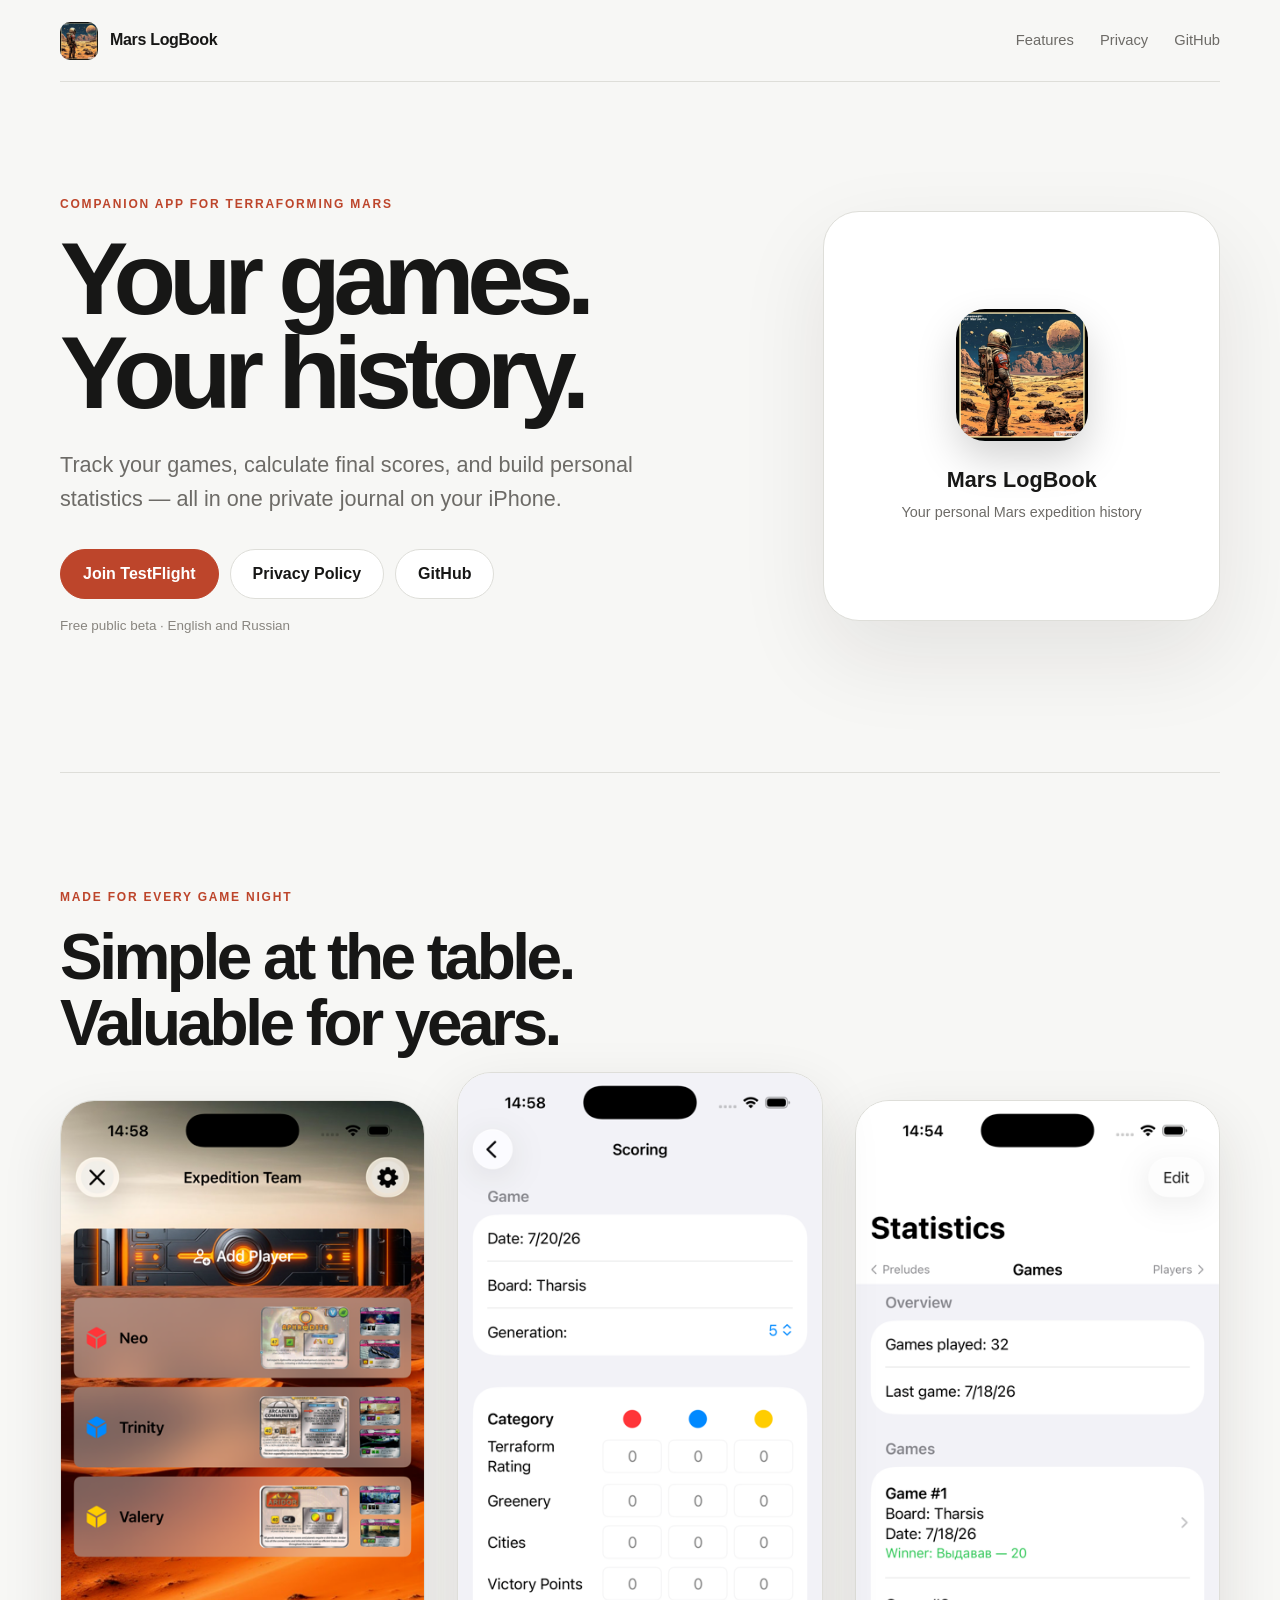
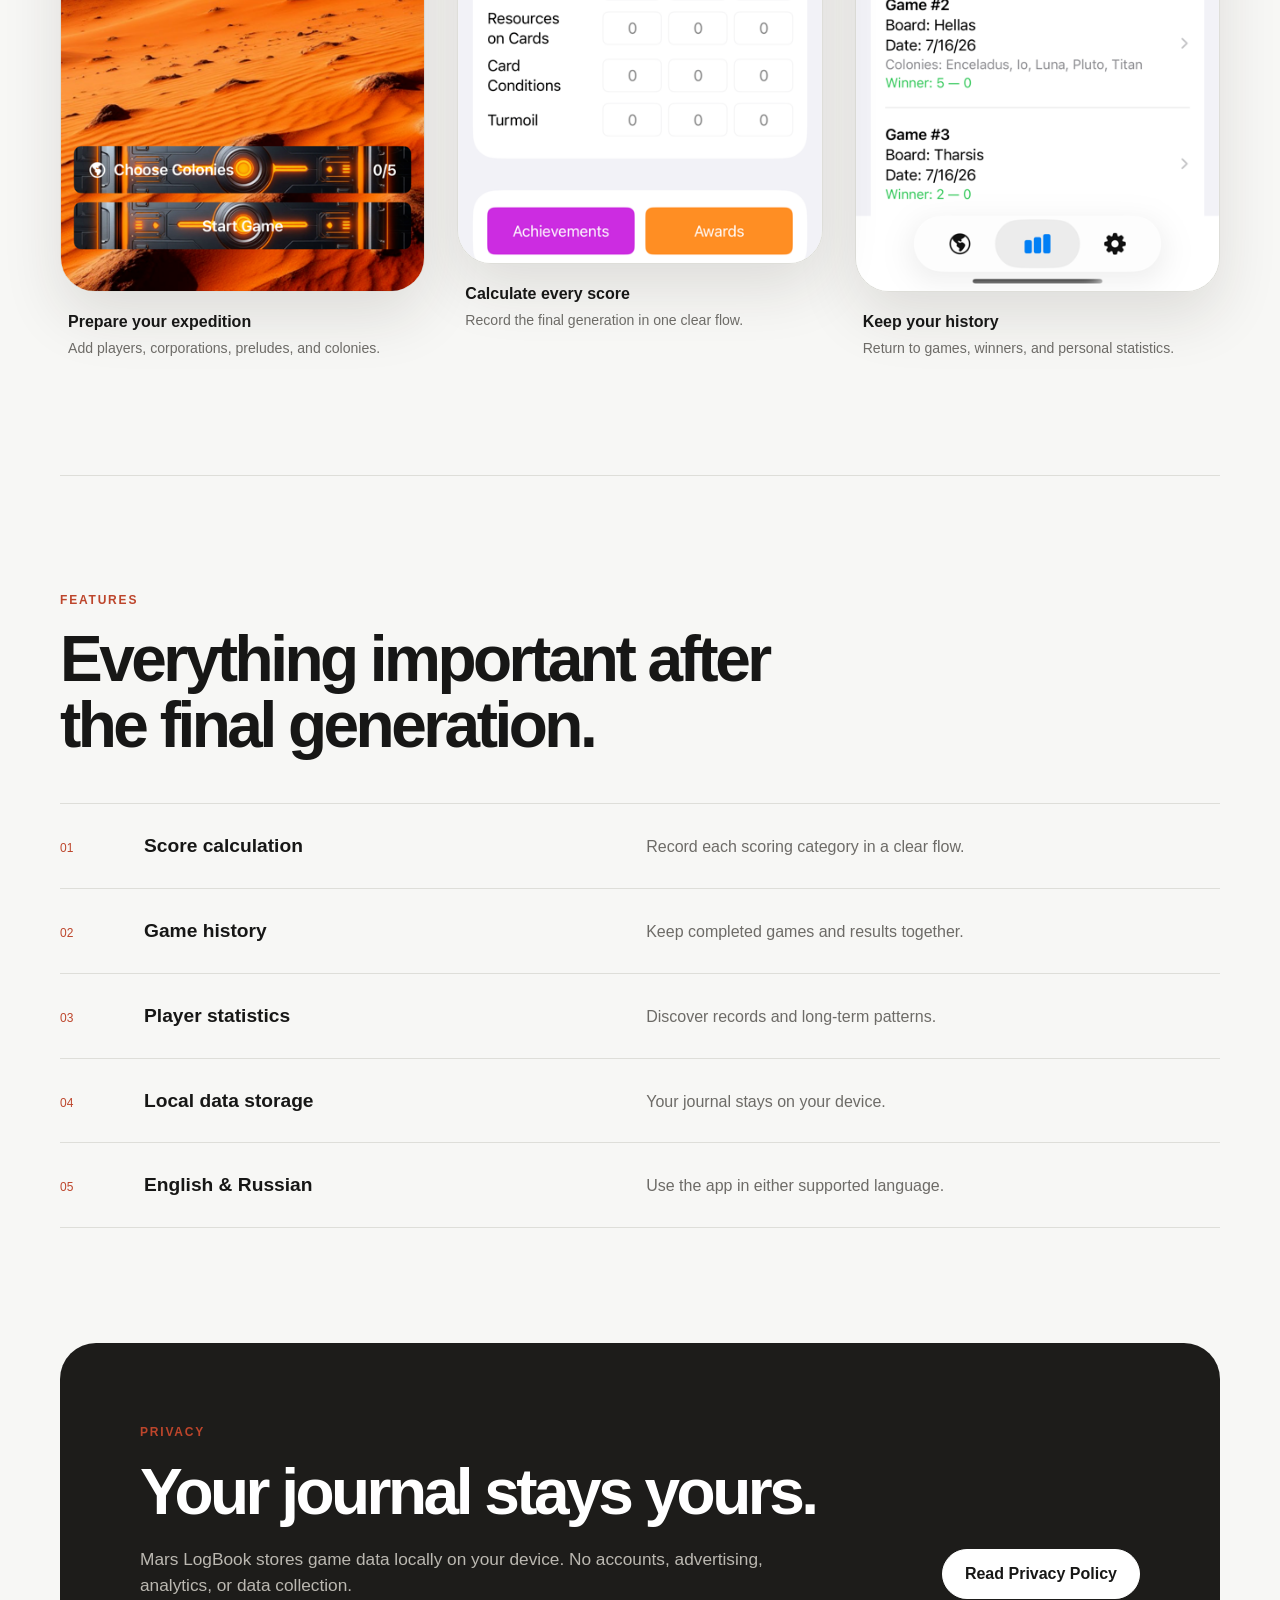
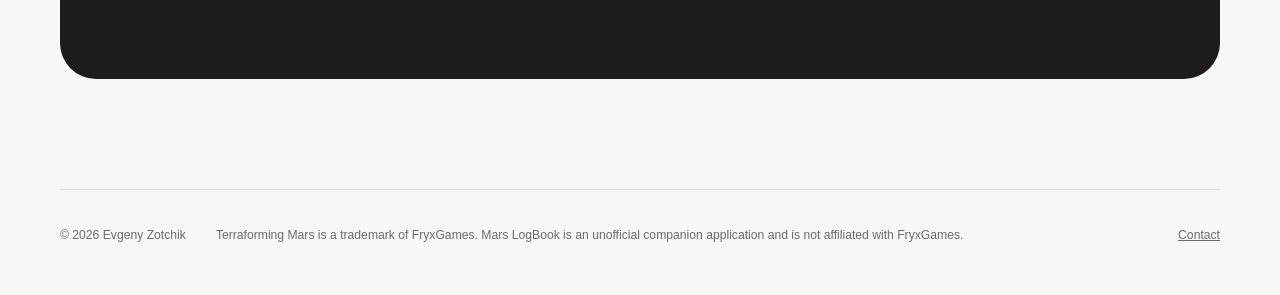
==== docs/index.html @ 4ed334e4 "Add Mars LogBook project website" ====
<!doctype html>
<html lang="en">
<head>
  <meta charset="utf-8">
  <meta name="viewport" content="width=device-width, initial-scale=1">
  <meta name="description" content="Mars LogBook is an iPhone companion app for recording, scoring, and exploring your Terraforming Mars games.">
  <meta name="theme-color" content="#f7f7f5">
  <title>Mars LogBook — Personal Terraforming Mars journal</title>
  <link rel="icon" href="favicon.png" type="image/png">
  <link rel="stylesheet" href="style.css">
</head>
<body>
  <header class="site-header">
    <a class="brand" href="index.html">
      <img src="favicon.png" width="38" height="38" alt="">
      <span>Mars LogBook</span>
    </a>
    <nav aria-label="Main navigation">
      <a href="#features">Features</a>
      <a href="privacy.html">Privacy</a>
      <a href="https://github.com/Leprikon-cmd/MarsConquest">GitHub</a>
    </nav>
  </header>

  <main>
    <section class="hero">
      <div class="hero-copy">
        <p class="eyebrow">Companion app for Terraforming Mars</p>
        <h1>Your games.<br>Your history.</h1>
        <p class="lead">Track your games, calculate final scores, and build personal statistics — all in one private journal on your iPhone.</p>
        <div class="actions">
          <a class="button button-primary" href="https://testflight.apple.com/join/WnQq5pCD">Join TestFlight</a>
          <a class="button button-secondary" href="privacy.html">Privacy Policy</a>
          <a class="button button-secondary" href="https://github.com/Leprikon-cmd/MarsConquest">GitHub</a>
        </div>
        <p class="availability">Free public beta · English and Russian</p>
      </div>
      <div class="app-preview" aria-label="Mars LogBook app preview">
        <img src="favicon.png" width="132" height="132" alt="Mars LogBook app icon">
        <p>Mars LogBook</p>
        <span>Your personal Mars expedition history</span>
      </div>
    </section>

    <section class="screenshots" aria-labelledby="screenshots-title">
      <div class="section-heading">
        <p class="eyebrow">Made for every game night</p>
        <h2 id="screenshots-title">Simple at the table.<br>Valuable for years.</h2>
      </div>
      <div class="screenshot-grid">
        <figure>
          <img src="screenshots/expedition-team.png" alt="Expedition Team screen with three players, corporations, and preludes" loading="lazy">
          <figcaption><strong>Prepare your expedition</strong><span>Add players, corporations, preludes, and colonies.</span></figcaption>
        </figure>
        <figure>
          <img src="screenshots/scoring.png" alt="Scoring screen with categories for three players" loading="lazy">
          <figcaption><strong>Calculate every score</strong><span>Record the final generation in one clear flow.</span></figcaption>
        </figure>
        <figure>
          <img src="screenshots/statistics.png" alt="Statistics screen showing saved games and winners" loading="lazy">
          <figcaption><strong>Keep your history</strong><span>Return to games, winners, and personal statistics.</span></figcaption>
        </figure>
      </div>
    </section>

    <section class="features" id="features">
      <div class="section-heading">
        <p class="eyebrow">Features</p>
        <h2>Everything important after the final generation.</h2>
      </div>
      <ul class="feature-list">
        <li><span>01</span><strong>Score calculation</strong><p>Record each scoring category in a clear flow.</p></li>
        <li><span>02</span><strong>Game history</strong><p>Keep completed games and results together.</p></li>
        <li><span>03</span><strong>Player statistics</strong><p>Discover records and long-term patterns.</p></li>
        <li><span>04</span><strong>Local data storage</strong><p>Your journal stays on your device.</p></li>
        <li><span>05</span><strong>English & Russian</strong><p>Use the app in either supported language.</p></li>
      </ul>
    </section>

    <section class="privacy-card">
      <div>
        <p class="eyebrow">Privacy</p>
        <h2>Your journal stays yours.</h2>
        <p>Mars LogBook stores game data locally on your device. No accounts, advertising, analytics, or data collection.</p>
      </div>
      <a class="button button-light" href="privacy.html">Read Privacy Policy</a>
    </section>
  </main>

  <footer>
    <p>© 2026 Evgeny Zotchik</p>
    <p>Terraforming Mars is a trademark of FryxGames. Mars LogBook is an unofficial companion application and is not affiliated with FryxGames.</p>
    <a href="mailto:log.book.mars@gmail.com">Contact</a>
  </footer>
</body>
</html>
---- docs/style.css ----
:root {
  --background: #f7f7f5;
  --surface: #ffffff;
  --text: #171716;
  --muted: #6d6b67;
  --line: #deded9;
  --mars: #bd452b;
  --dark: #1d1c1a;
  --max-width: 1160px;
}

* { box-sizing: border-box; }
html { scroll-behavior: smooth; }
body { margin: 0; background: var(--background); color: var(--text); font: 16px/1.55 -apple-system, BlinkMacSystemFont, "SF Pro Display", "Segoe UI", sans-serif; }
a { color: inherit; }
.site-header, main, footer { width: min(calc(100% - 40px), var(--max-width)); margin-inline: auto; }
.site-header { min-height: 82px; display: flex; align-items: center; justify-content: space-between; border-bottom: 1px solid var(--line); }
.brand { display: flex; align-items: center; gap: 12px; font-weight: 700; text-decoration: none; letter-spacing: -.02em; }
.brand img { border-radius: 10px; }
nav { display: flex; gap: 26px; }
nav a { color: var(--muted); font-size: .92rem; text-decoration: none; }
nav a:hover, nav a[aria-current="page"] { color: var(--text); }
h1, h2, p { margin-top: 0; }
h1 { margin-bottom: 28px; font-size: clamp(3.8rem, 8vw, 7.2rem); line-height: .92; letter-spacing: -.07em; }
h2 { margin-bottom: 44px; font-size: clamp(2.4rem, 5vw, 4.2rem); line-height: 1.03; letter-spacing: -.055em; }
.eyebrow { margin-bottom: 18px; color: var(--mars); font-size: .75rem; font-weight: 750; letter-spacing: .15em; text-transform: uppercase; }
.hero { min-height: 690px; display: grid; grid-template-columns: 1.25fr .75fr; align-items: center; gap: clamp(50px, 8vw, 110px); padding: 88px 0 110px; }
.lead { max-width: 680px; margin-bottom: 34px; color: var(--muted); font-size: clamp(1.1rem, 2vw, 1.35rem); }
.actions { display: flex; flex-wrap: wrap; gap: 11px; }
.button { min-height: 50px; display: inline-flex; align-items: center; justify-content: center; padding: 0 22px; border: 1px solid var(--line); border-radius: 999px; font-weight: 680; text-decoration: none; transition: transform .15s ease; }
.button:hover { transform: translateY(-2px); }
.button-primary { border-color: var(--mars); background: var(--mars); color: white; }
.button-secondary { background: var(--surface); }
.availability { margin: 17px 0 0; color: #88857f; font-size: .84rem; }
.app-preview { min-height: 410px; display: flex; flex-direction: column; align-items: center; justify-content: center; padding: 40px; border: 1px solid var(--line); border-radius: 36px; background: var(--surface); box-shadow: 0 35px 90px rgba(31, 26, 20, .09); text-align: center; }
.app-preview img { margin-bottom: 22px; border-radius: 29px; box-shadow: 0 18px 40px rgba(0,0,0,.17); }
.app-preview p { margin-bottom: 5px; font-size: 1.35rem; font-weight: 720; }
.app-preview span { color: var(--muted); font-size: .9rem; }
.screenshots, .features { padding: 115px 0; border-top: 1px solid var(--line); }
.section-heading { max-width: 760px; }
.screenshot-grid { display: grid; grid-template-columns: repeat(3, 1fr); gap: clamp(16px, 3vw, 32px); align-items: end; }
.screenshot-grid figure { margin: 0; }
.screenshot-grid figure:nth-child(2) { transform: translateY(-28px); }
.screenshot-grid img { display: block; width: 100%; height: auto; border: 1px solid var(--line); border-radius: 34px; box-shadow: 0 24px 60px rgba(40,35,28,.12); }
.screenshot-grid figcaption { display: flex; flex-direction: column; gap: 3px; padding: 18px 8px 0; }
.screenshot-grid figcaption strong { font-size: 1rem; }
.screenshot-grid figcaption span { color: var(--muted); font-size: .88rem; }
.feature-list { margin: 0; padding: 0; list-style: none; border-top: 1px solid var(--line); }
.feature-list li { display: grid; grid-template-columns: 60px 1fr 1.2fr; gap: 24px; align-items: baseline; padding: 27px 0; border-bottom: 1px solid var(--line); }
.feature-list li > span { color: var(--mars); font-size: .75rem; }
.feature-list strong { font-size: 1.2rem; }
.feature-list p { margin: 0; color: var(--muted); }
.privacy-card { display: grid; grid-template-columns: 1fr auto; gap: 60px; align-items: end; margin-bottom: 110px; padding: clamp(38px, 7vw, 80px); border-radius: 36px; background: var(--dark); color: white; }
.privacy-card h2 { margin-bottom: 20px; }
.privacy-card div > p:last-child { max-width: 650px; margin-bottom: 0; color: #bbb8b1; font-size: 1.08rem; }
.button-light { border-color: white; background: white; color: var(--text); white-space: nowrap; }
.policy-layout { display: grid; grid-template-columns: .65fr 1fr; gap: clamp(60px, 10vw, 140px); padding: 90px 0 120px; }
.policy-heading { position: sticky; top: 40px; align-self: start; }
.policy-heading h1 { font-size: clamp(3.5rem, 7vw, 6rem); }
.policy-heading > p:not(.eyebrow) { color: var(--muted); }
.back-link { display: inline-block; margin-top: 25px; color: var(--mars); font-weight: 650; text-underline-offset: 4px; }
.policy-content { max-width: 720px; }
.policy-lead { font-size: 1.35rem; }
.policy-content section { padding: 29px 0; border-top: 1px solid var(--line); }
.policy-content h2 { margin-bottom: 10px; font-size: 1.4rem; letter-spacing: -.025em; }
.policy-content p { color: var(--muted); }
.policy-content a { color: var(--mars); }
footer { display: grid; grid-template-columns: auto 1fr auto; gap: 30px; padding: 36px 0 50px; border-top: 1px solid var(--line); color: var(--muted); font-size: .76rem; }
footer p { margin: 0; }

@media (max-width: 800px) {
  .hero { grid-template-columns: 1fr; padding-top: 70px; }
  .app-preview { min-height: 340px; }
  .screenshot-grid { gap: 12px; }
  .privacy-card { grid-template-columns: 1fr; align-items: start; }
  .policy-layout { grid-template-columns: 1fr; }
  .policy-heading { position: static; }
  footer { grid-template-columns: 1fr; gap: 10px; }
}

@media (max-width: 560px) {
  .site-header, main, footer { width: min(calc(100% - 28px), var(--max-width)); }
  .site-header { min-height: 70px; }
  .brand span { display: none; }
  nav { gap: 14px; }
  h1 { font-size: 3.15rem; }
  h2 { font-size: 2.7rem; }
  .actions { flex-direction: column; }
  .button { width: 100%; }
  .screenshot-grid { grid-template-columns: 1fr; gap: 22px; }
  .screenshot-grid figure { width: min(100%, 280px); margin-inline: auto; }
  .screenshot-grid figure:nth-child(2) { transform: none; }
  .feature-list li { grid-template-columns: 42px 1fr; }
  .feature-list p { grid-column: 2; }
}
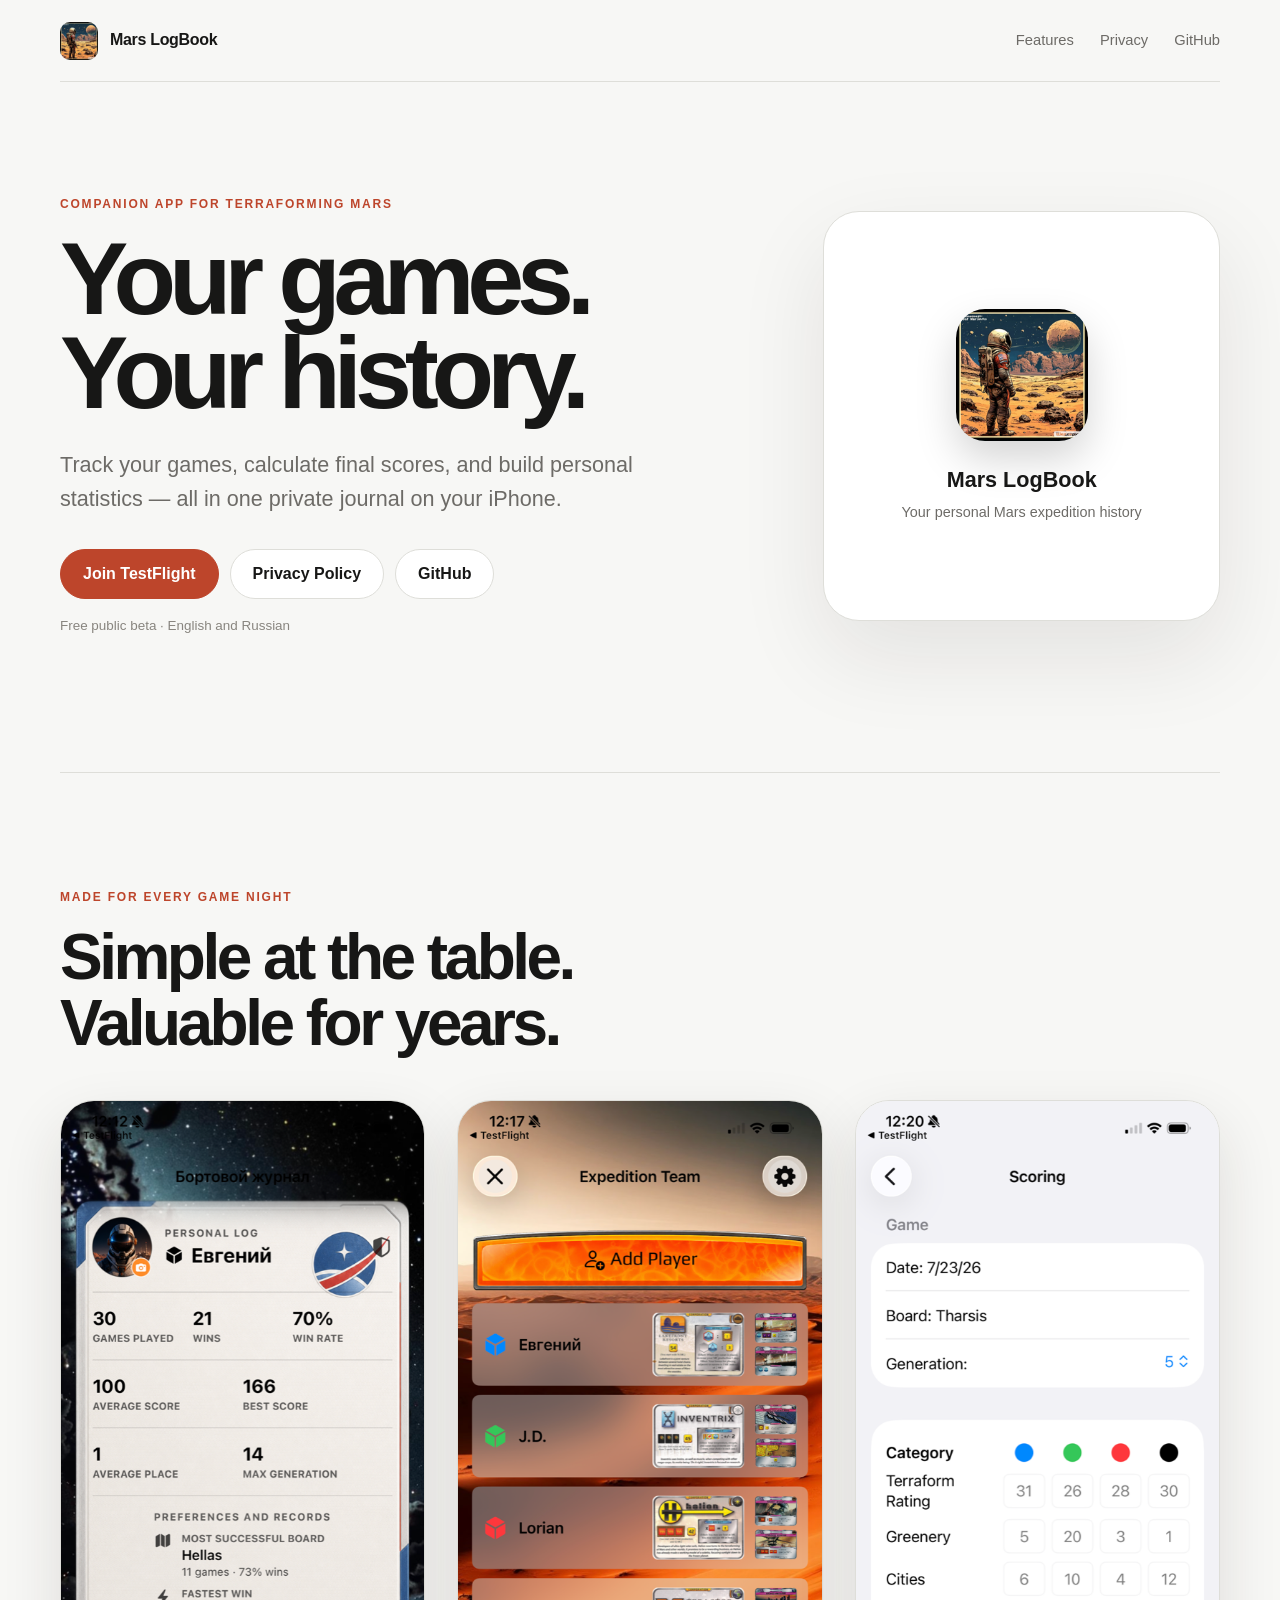
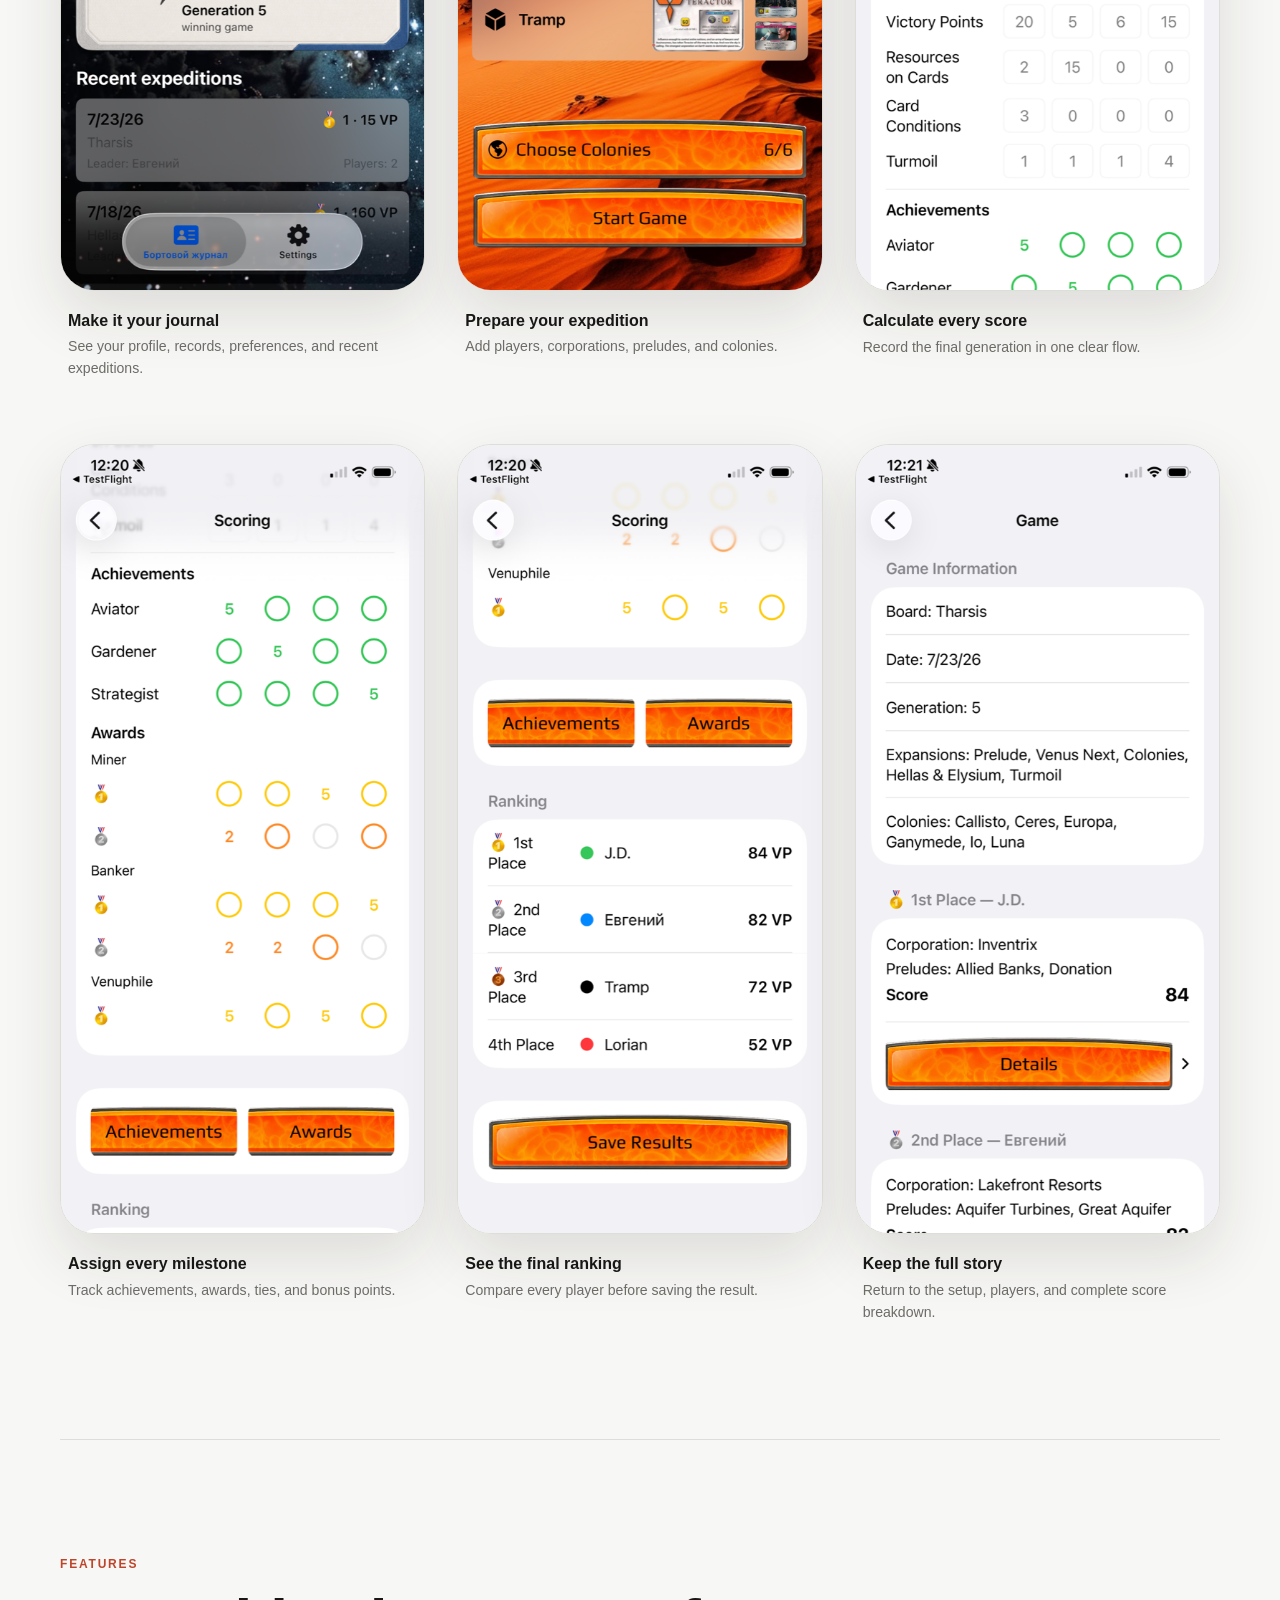
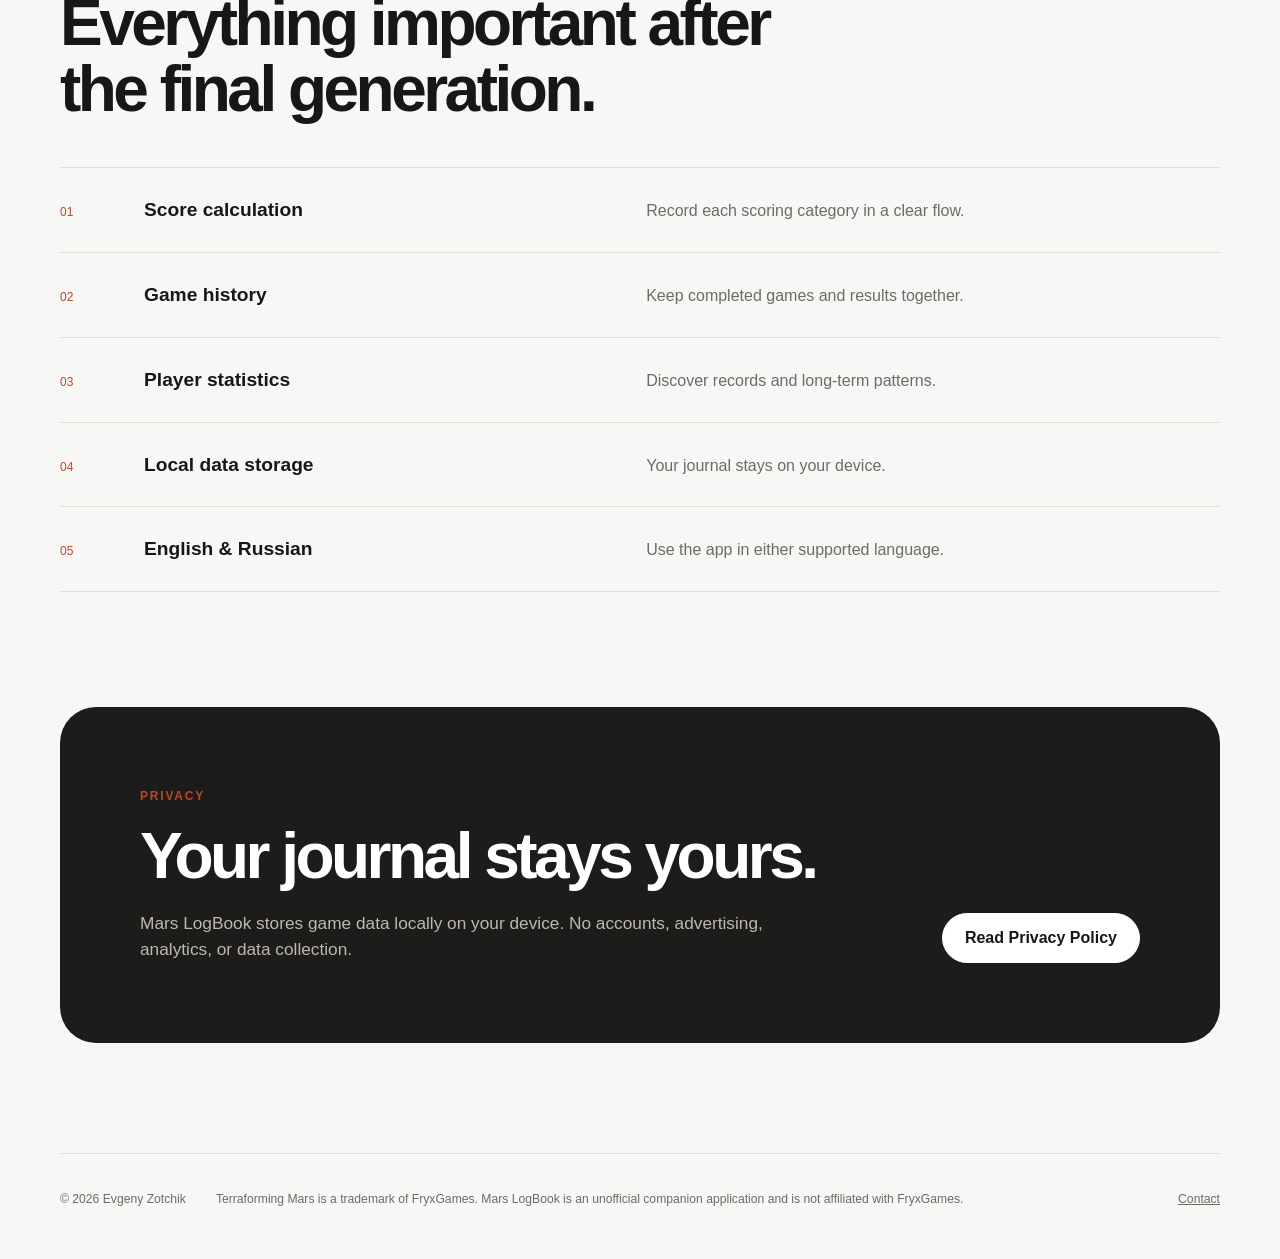
==== commit 68a452f0: "Update website screenshots" ====
--- a/docs/index.html
+++ b/docs/index.html
@@ -49,16 +49,28 @@
       </div>
       <div class="screenshot-grid">
         <figure>
+          <img src="screenshots/personal-log.png" alt="Personal Log screen with player profile, win rate, records, and recent expeditions" loading="lazy">
+          <figcaption><strong>Make it your journal</strong><span>See your profile, records, preferences, and recent expeditions.</span></figcaption>
+        </figure>
+        <figure>
           <img src="screenshots/expedition-team.png" alt="Expedition Team screen with three players, corporations, and preludes" loading="lazy">
           <figcaption><strong>Prepare your expedition</strong><span>Add players, corporations, preludes, and colonies.</span></figcaption>
         </figure>
         <figure>
-          <img src="screenshots/scoring.png" alt="Scoring screen with categories for three players" loading="lazy">
+          <img src="screenshots/scoring.png" alt="Scoring screen with score categories for four players" loading="lazy">
           <figcaption><strong>Calculate every score</strong><span>Record the final generation in one clear flow.</span></figcaption>
         </figure>
         <figure>
-          <img src="screenshots/statistics.png" alt="Statistics screen showing saved games and winners" loading="lazy">
-          <figcaption><strong>Keep your history</strong><span>Return to games, winners, and personal statistics.</span></figcaption>
+          <img src="screenshots/achievements-awards.png" alt="Scoring screen with achievements and awards assigned to players" loading="lazy">
+          <figcaption><strong>Assign every milestone</strong><span>Track achievements, awards, ties, and bonus points.</span></figcaption>
+        </figure>
+        <figure>
+          <img src="screenshots/final-ranking.png" alt="Final ranking screen with four players and victory points" loading="lazy">
+          <figcaption><strong>See the final ranking</strong><span>Compare every player before saving the result.</span></figcaption>
+        </figure>
+        <figure>
+          <img src="screenshots/game-details.png" alt="Saved game screen with board, expansions, colonies, players, and scores" loading="lazy">
+          <figcaption><strong>Keep the full story</strong><span>Return to the setup, players, and complete score breakdown.</span></figcaption>
         </figure>
       </div>
     </section>
--- a/docs/style.css
+++ b/docs/style.css
@@ -38,9 +38,8 @@
 .app-preview span { color: var(--muted); font-size: .9rem; }
 .screenshots, .features { padding: 115px 0; border-top: 1px solid var(--line); }
 .section-heading { max-width: 760px; }
-.screenshot-grid { display: grid; grid-template-columns: repeat(3, 1fr); gap: clamp(16px, 3vw, 32px); align-items: end; }
+.screenshot-grid { display: grid; grid-template-columns: repeat(3, 1fr); gap: clamp(42px, 5vw, 72px) clamp(16px, 3vw, 32px); align-items: start; }
 .screenshot-grid figure { margin: 0; }
-.screenshot-grid figure:nth-child(2) { transform: translateY(-28px); }
 .screenshot-grid img { display: block; width: 100%; height: auto; border: 1px solid var(--line); border-radius: 34px; box-shadow: 0 24px 60px rgba(40,35,28,.12); }
 .screenshot-grid figcaption { display: flex; flex-direction: column; gap: 3px; padding: 18px 8px 0; }
 .screenshot-grid figcaption strong { font-size: 1rem; }
@@ -71,7 +70,7 @@
 @media (max-width: 800px) {
   .hero { grid-template-columns: 1fr; padding-top: 70px; }
   .app-preview { min-height: 340px; }
-  .screenshot-grid { gap: 12px; }
+  .screenshot-grid { grid-template-columns: repeat(2, 1fr); gap: 48px 18px; }
   .privacy-card { grid-template-columns: 1fr; align-items: start; }
   .policy-layout { grid-template-columns: 1fr; }
   .policy-heading { position: static; }
@@ -89,7 +88,6 @@
   .button { width: 100%; }
   .screenshot-grid { grid-template-columns: 1fr; gap: 22px; }
   .screenshot-grid figure { width: min(100%, 280px); margin-inline: auto; }
-  .screenshot-grid figure:nth-child(2) { transform: none; }
   .feature-list li { grid-template-columns: 42px 1fr; }
   .feature-list p { grid-column: 2; }
 }
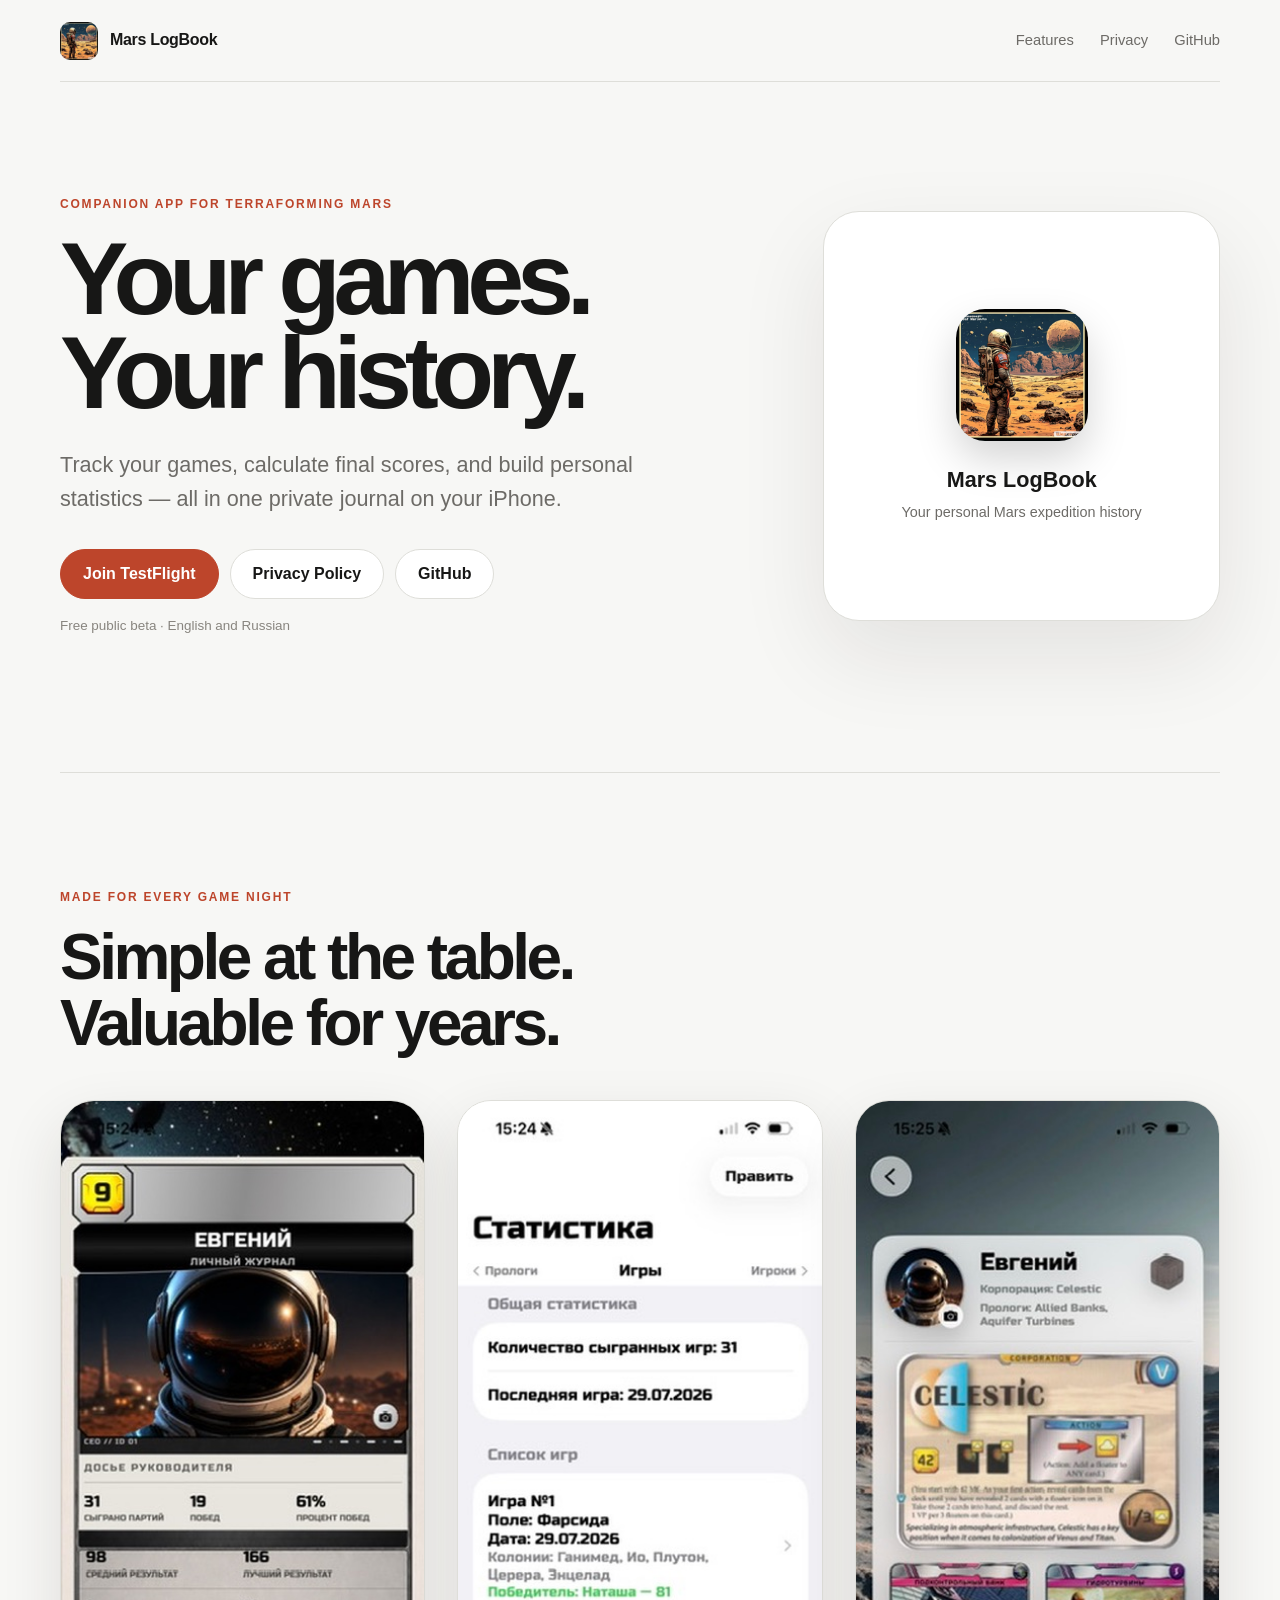
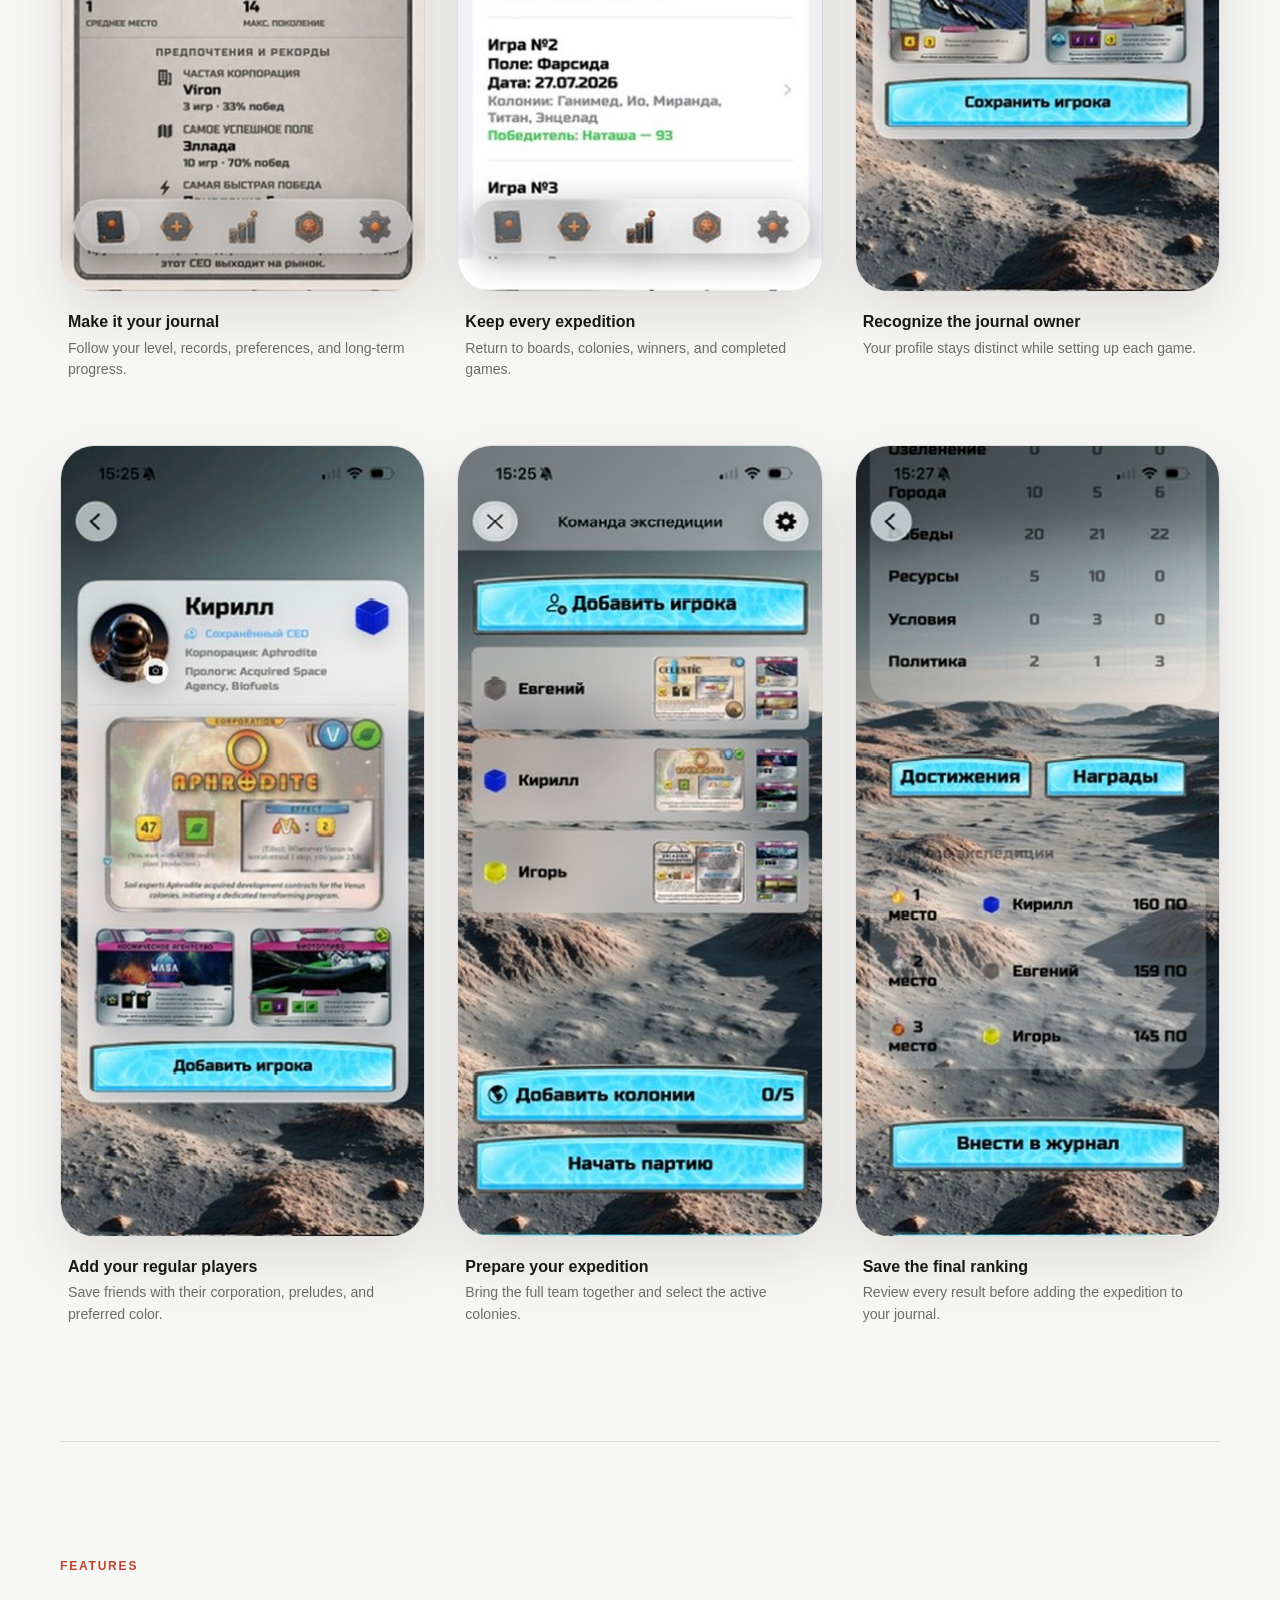
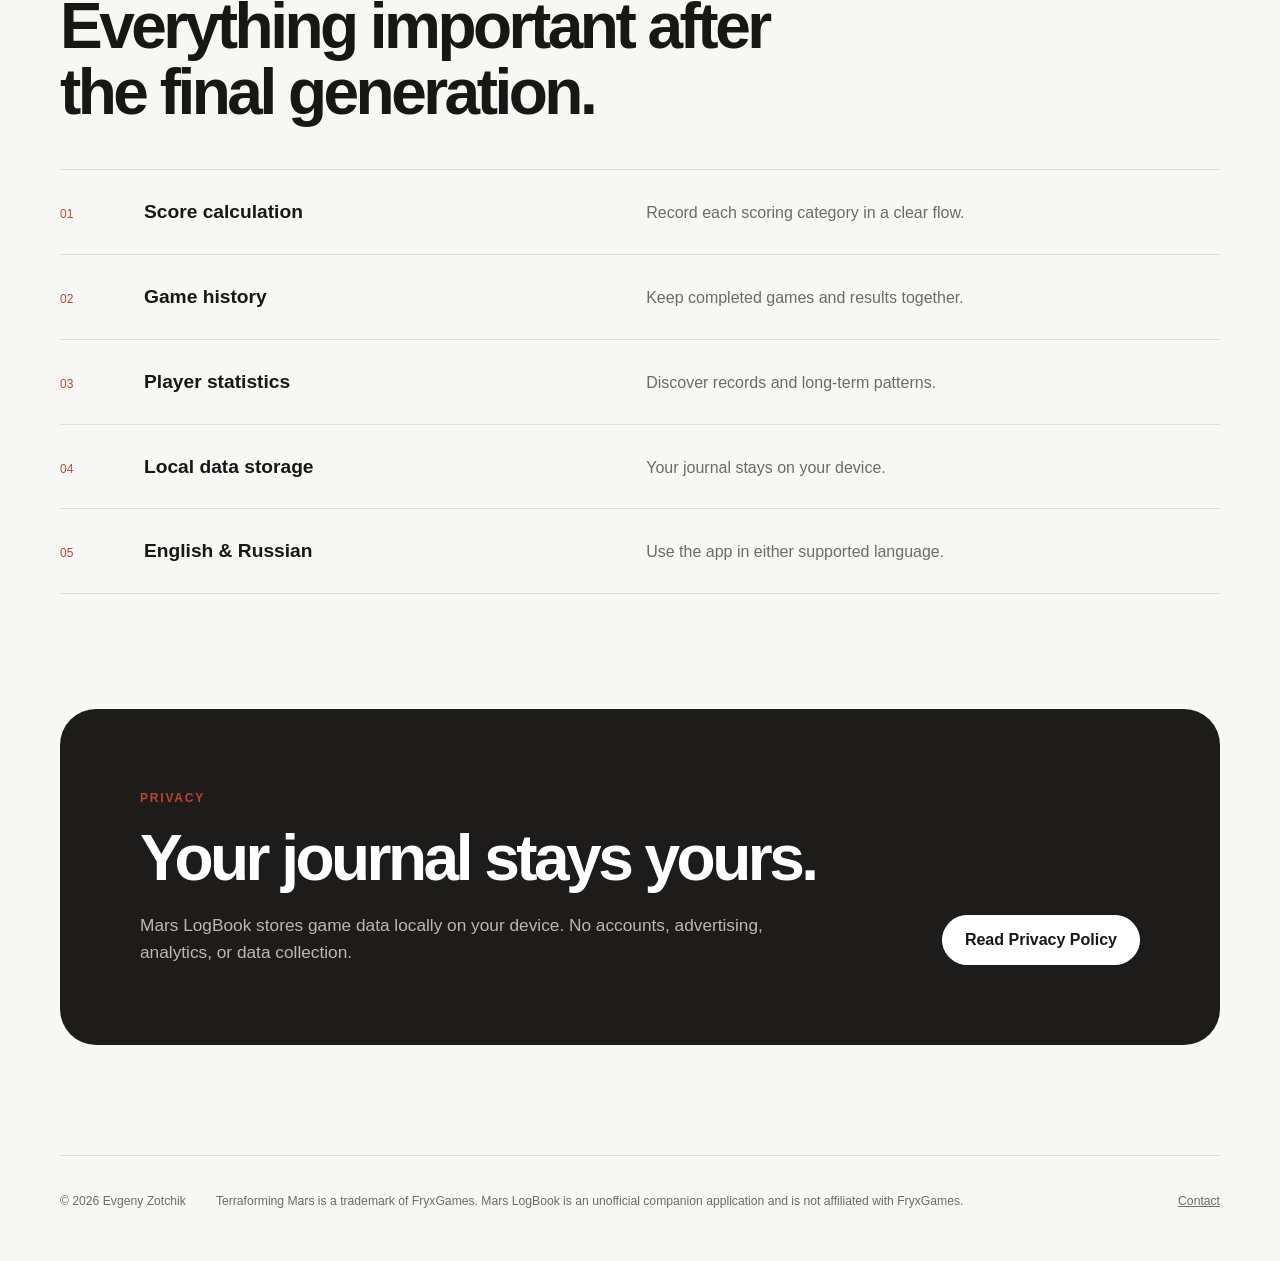
==== commit 7e93158c: "Refresh website screenshots" ====
--- a/docs/index.html
+++ b/docs/index.html
@@ -49,28 +49,28 @@
       </div>
       <div class="screenshot-grid">
         <figure>
-          <img src="screenshots/personal-log.png" alt="Personal Log screen with player profile, win rate, records, and recent expeditions" loading="lazy">
-          <figcaption><strong>Make it your journal</strong><span>See your profile, records, preferences, and recent expeditions.</span></figcaption>
+          <img src="screenshots/personal-log.jpg" alt="Personal Log screen with the journal owner's profile, level, win rate, records, and navigation" loading="lazy">
+          <figcaption><strong>Make it your journal</strong><span>Follow your level, records, preferences, and long-term progress.</span></figcaption>
         </figure>
         <figure>
-          <img src="screenshots/expedition-team.png" alt="Expedition Team screen with three players, corporations, and preludes" loading="lazy">
-          <figcaption><strong>Prepare your expedition</strong><span>Add players, corporations, preludes, and colonies.</span></figcaption>
+          <img src="screenshots/statistics.jpg" alt="Statistics screen with completed games, boards, colonies, dates, and winners" loading="lazy">
+          <figcaption><strong>Keep every expedition</strong><span>Return to boards, colonies, winners, and completed games.</span></figcaption>
         </figure>
         <figure>
-          <img src="screenshots/scoring.png" alt="Scoring screen with score categories for four players" loading="lazy">
-          <figcaption><strong>Calculate every score</strong><span>Record the final generation in one clear flow.</span></figcaption>
+          <img src="screenshots/owner-player-card.jpg" alt="Journal owner player card with avatar, corporation, preludes, and save button" loading="lazy">
+          <figcaption><strong>Recognize the journal owner</strong><span>Your profile stays distinct while setting up each game.</span></figcaption>
         </figure>
         <figure>
-          <img src="screenshots/achievements-awards.png" alt="Scoring screen with achievements and awards assigned to players" loading="lazy">
-          <figcaption><strong>Assign every milestone</strong><span>Track achievements, awards, ties, and bonus points.</span></figcaption>
+          <img src="screenshots/add-player.jpg" alt="Add Player screen with avatar, corporation, two preludes, and add button" loading="lazy">
+          <figcaption><strong>Add your regular players</strong><span>Save friends with their corporation, preludes, and preferred color.</span></figcaption>
         </figure>
         <figure>
-          <img src="screenshots/final-ranking.png" alt="Final ranking screen with four players and victory points" loading="lazy">
-          <figcaption><strong>See the final ranking</strong><span>Compare every player before saving the result.</span></figcaption>
+          <img src="screenshots/expedition-team.jpg" alt="Expedition Team screen with three players, corporations, preludes, and colony selection" loading="lazy">
+          <figcaption><strong>Prepare your expedition</strong><span>Bring the full team together and select the active colonies.</span></figcaption>
         </figure>
         <figure>
-          <img src="screenshots/game-details.png" alt="Saved game screen with board, expansions, colonies, players, and scores" loading="lazy">
-          <figcaption><strong>Keep the full story</strong><span>Return to the setup, players, and complete score breakdown.</span></figcaption>
+          <img src="screenshots/final-ranking.jpg" alt="Final ranking screen with three players, victory points, and save-to-journal button" loading="lazy">
+          <figcaption><strong>Save the final ranking</strong><span>Review every result before adding the expedition to your journal.</span></figcaption>
         </figure>
       </div>
     </section>
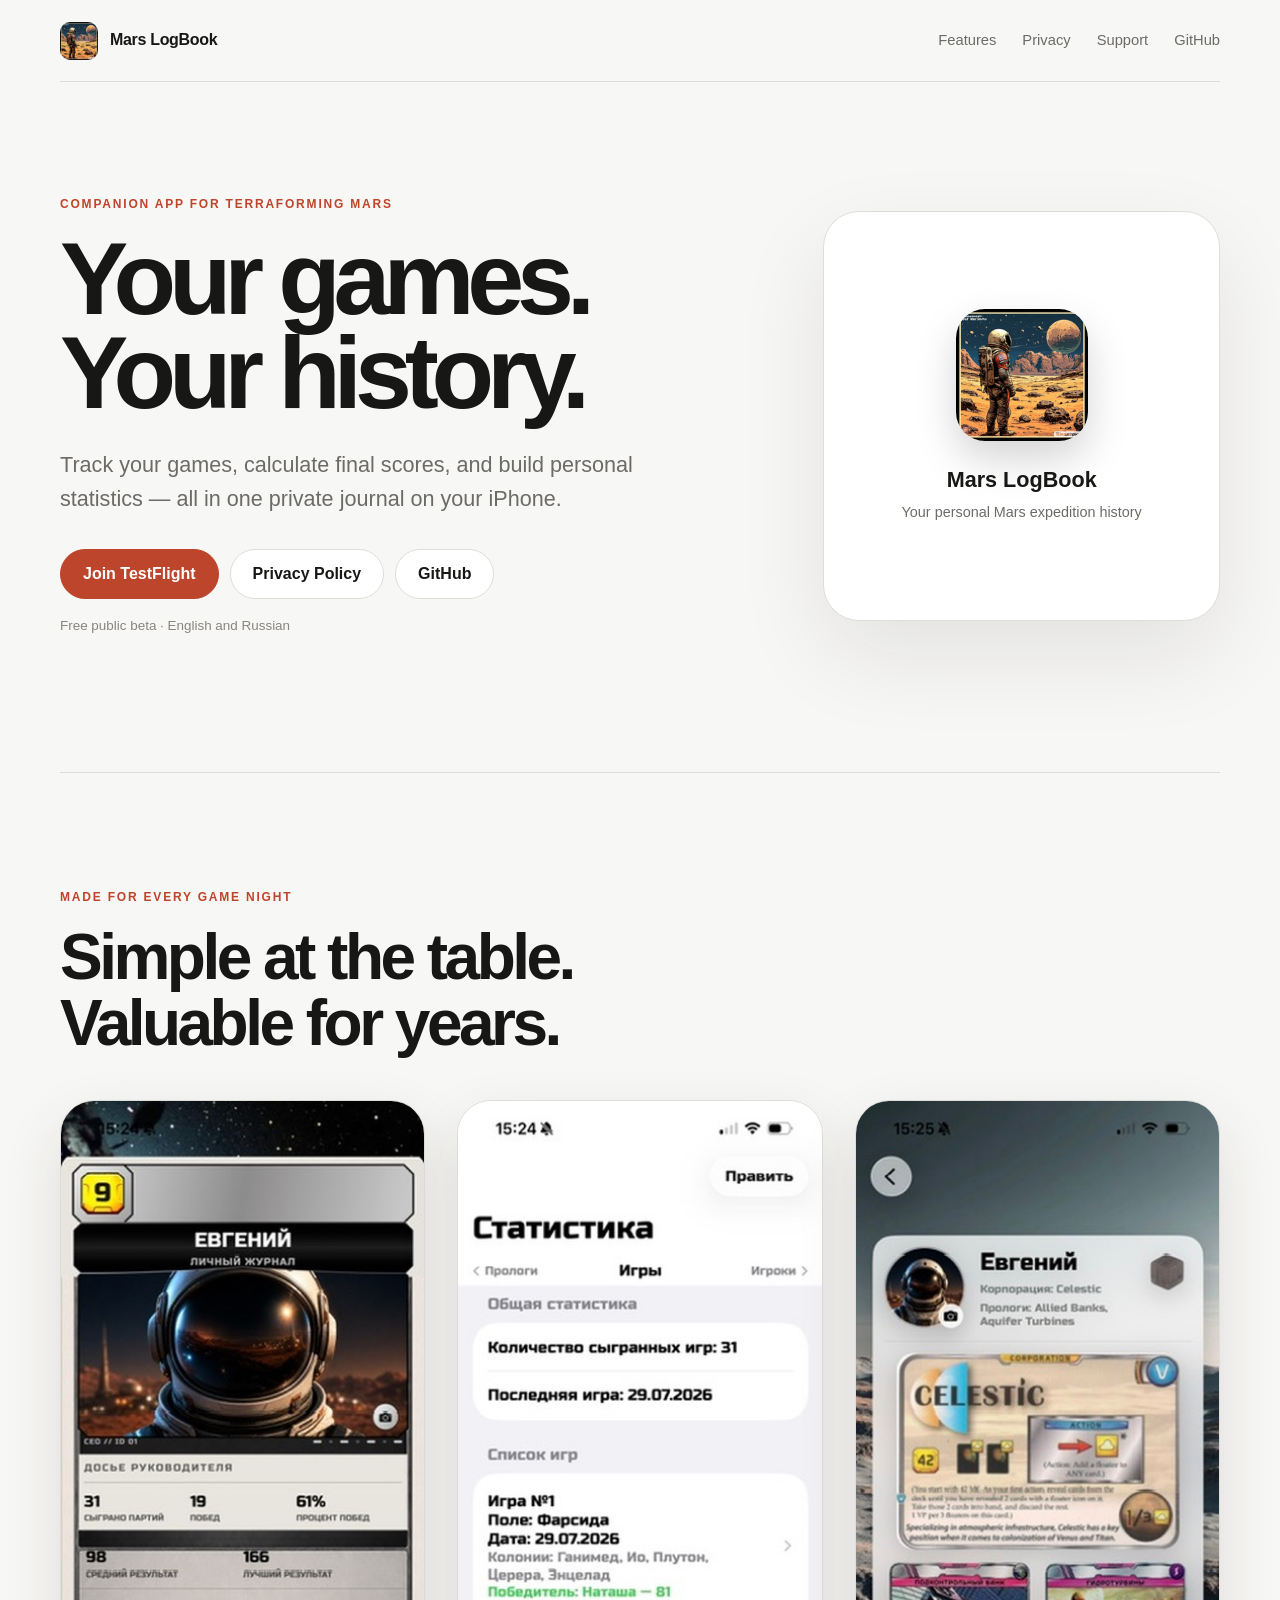
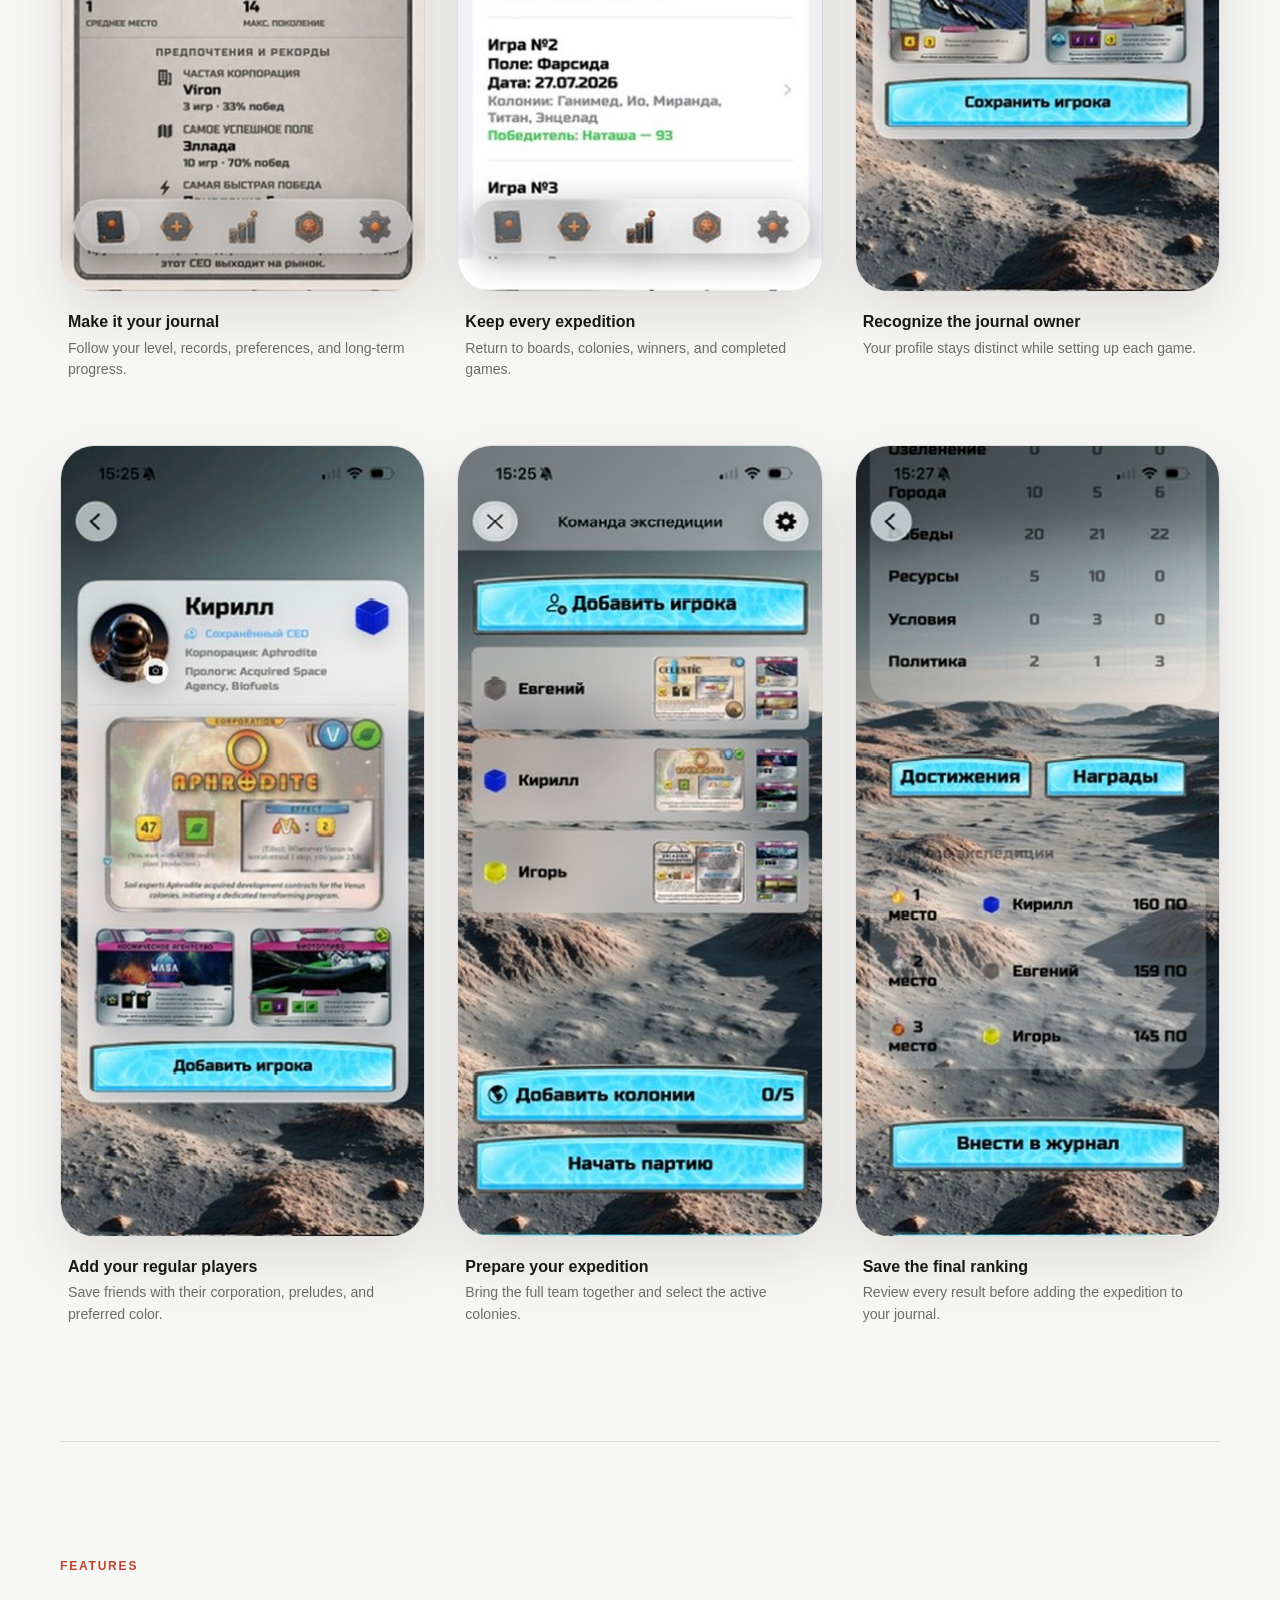
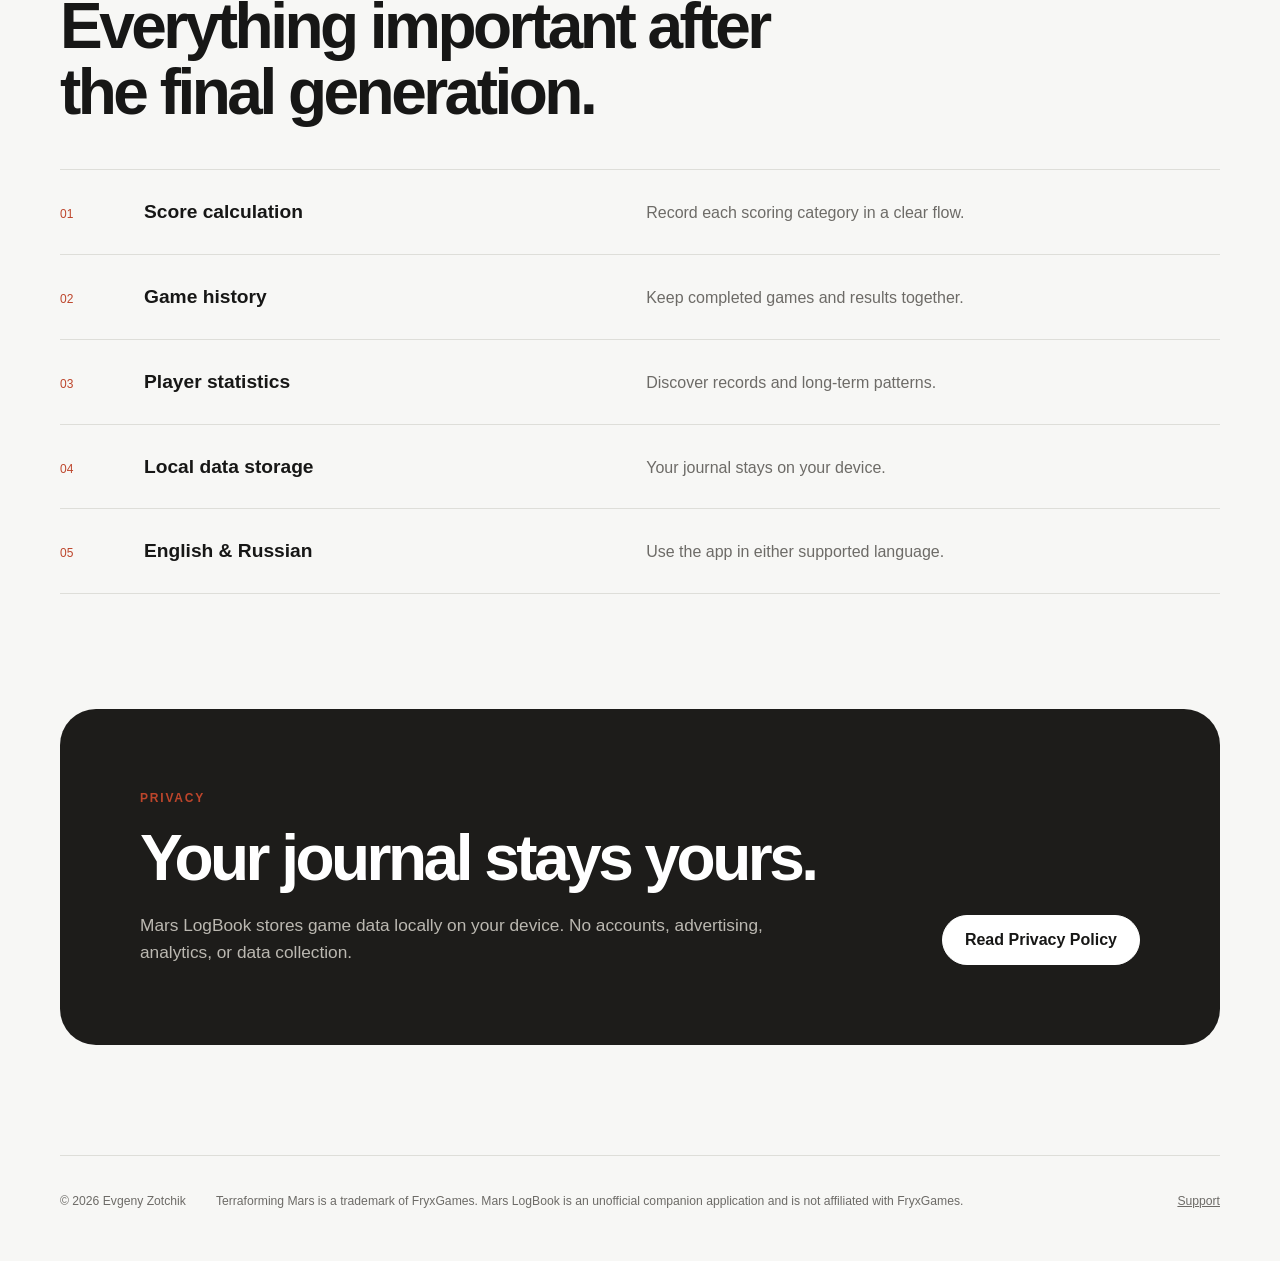
==== commit ba1a438b: "Add support page to project website" ====
--- a/docs/index.html
+++ b/docs/index.html
@@ -18,6 +18,7 @@
     <nav aria-label="Main navigation">
       <a href="#features">Features</a>
       <a href="privacy.html">Privacy</a>
+      <a href="support.html">Support</a>
       <a href="https://github.com/Leprikon-cmd/MarsConquest">GitHub</a>
     </nav>
   </header>
@@ -102,7 +103,7 @@
   <footer>
     <p>© 2026 Evgeny Zotchik</p>
     <p>Terraforming Mars is a trademark of FryxGames. Mars LogBook is an unofficial companion application and is not affiliated with FryxGames.</p>
-    <a href="mailto:log.book.mars@gmail.com">Contact</a>
+    <a href="support.html">Support</a>
   </footer>
 </body>
 </html>
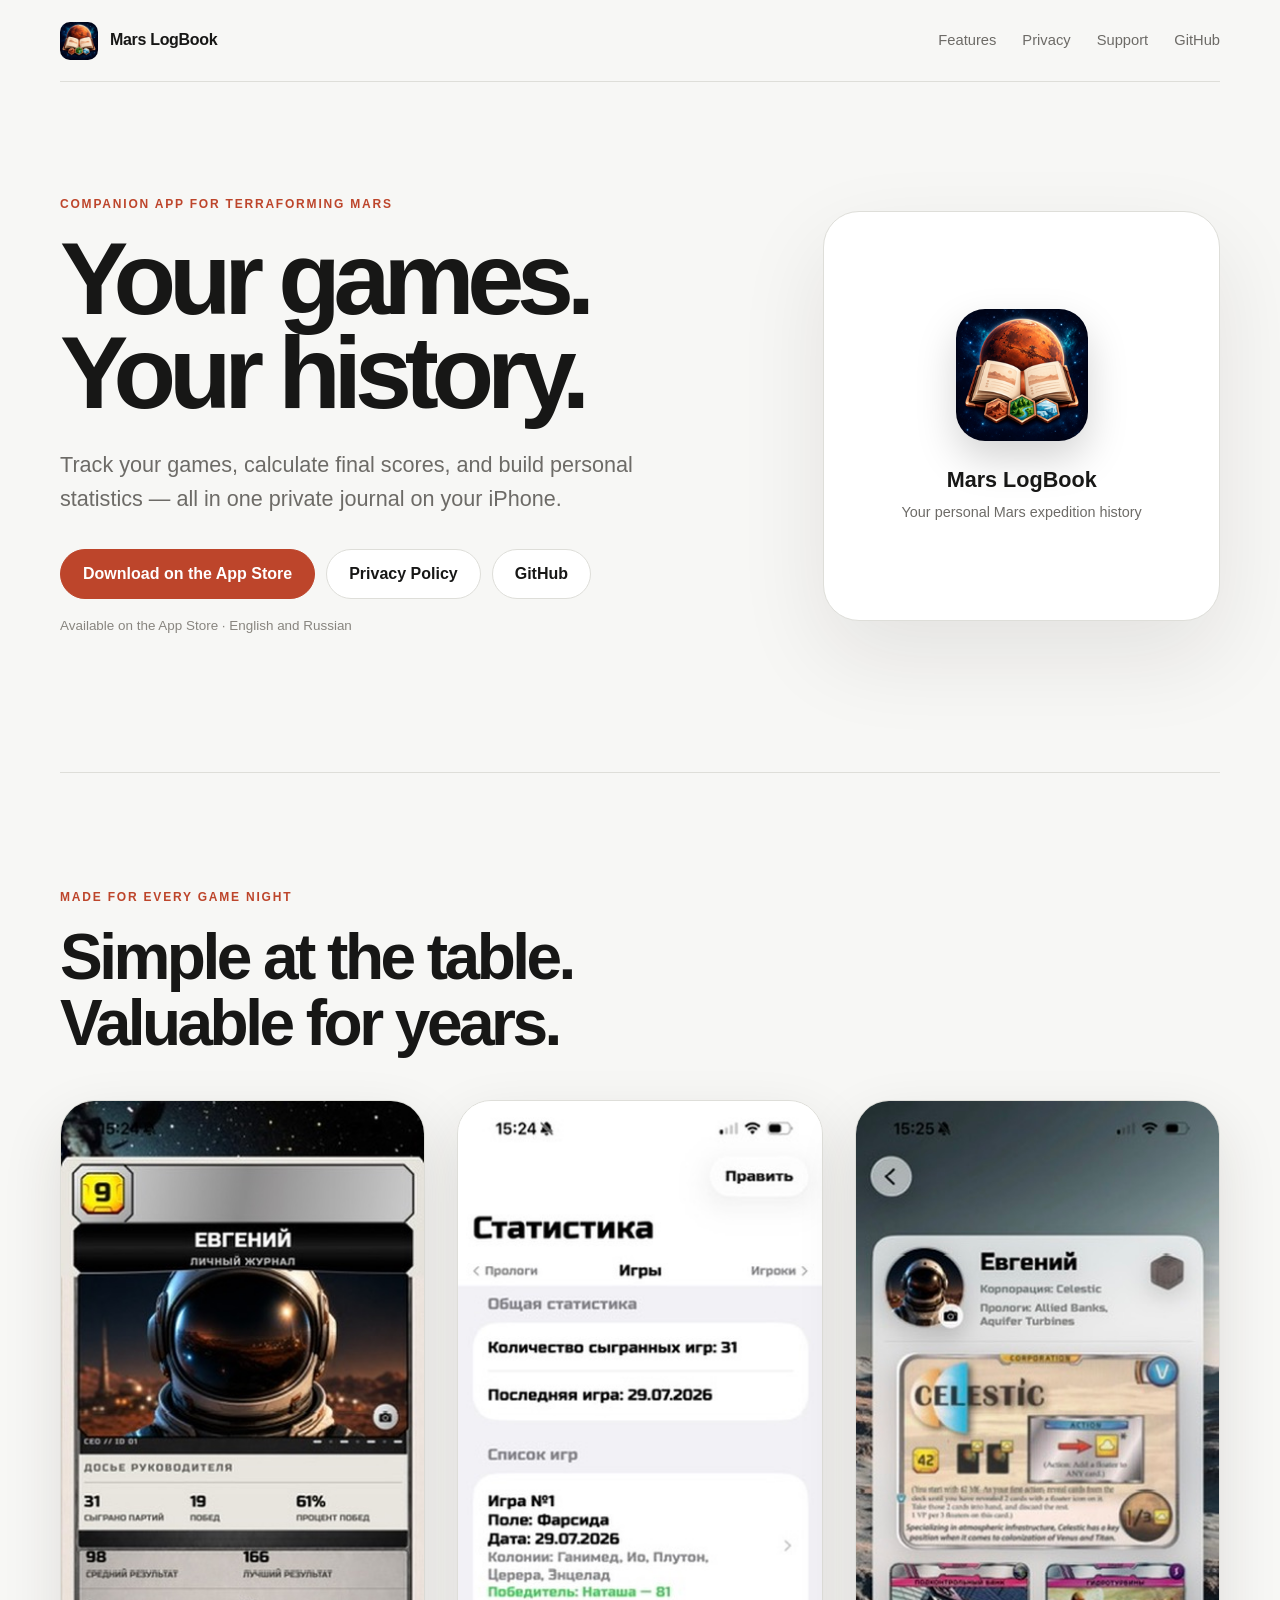
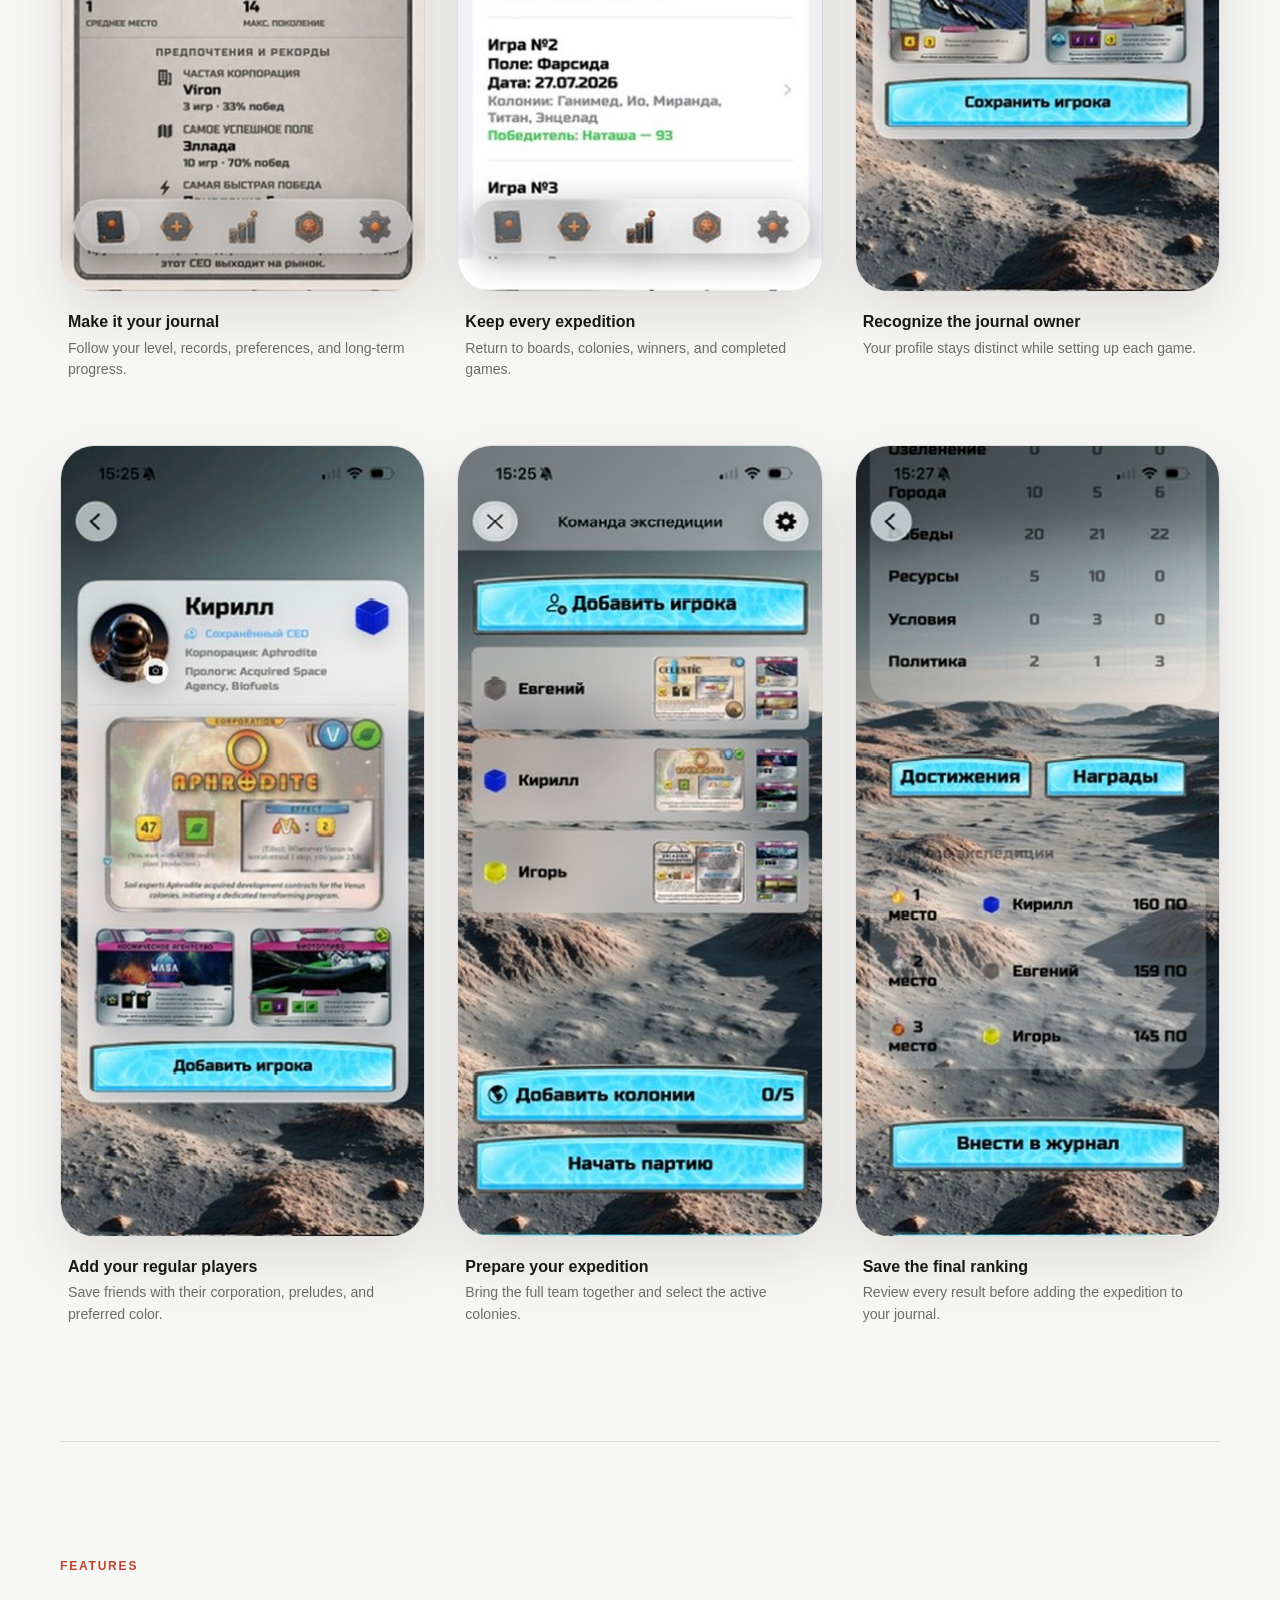
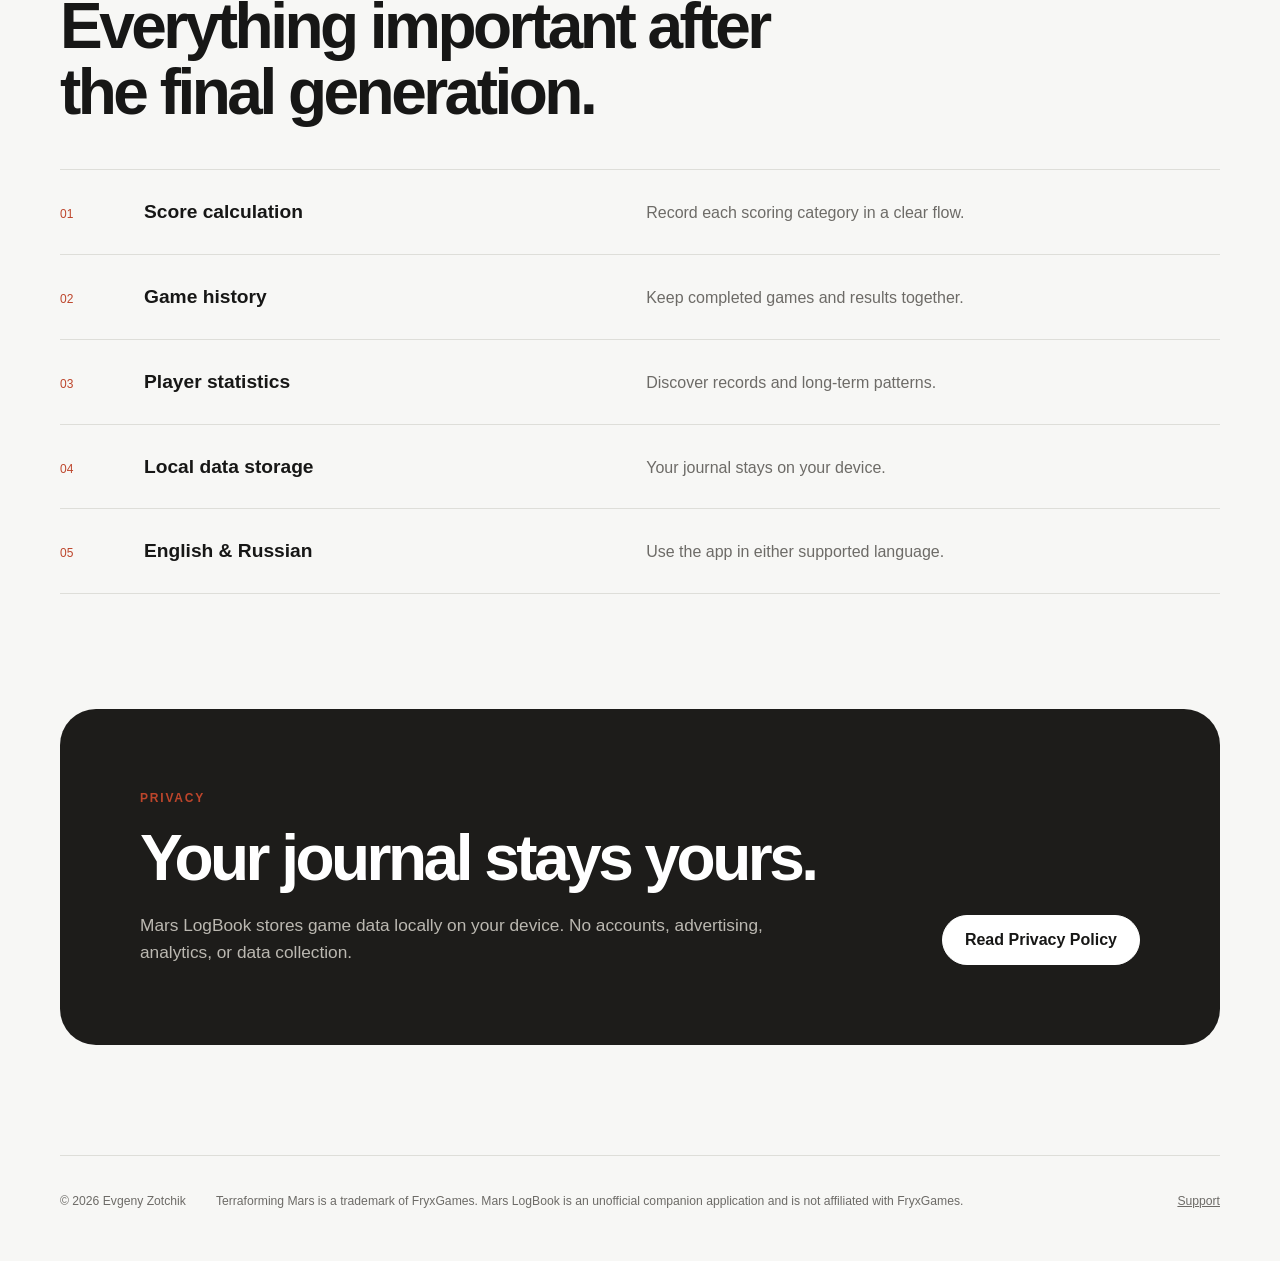
==== commit 689ea9a2: "Point Mars LogBook website to App Store" ====
--- a/docs/index.html
+++ b/docs/index.html
@@ -30,11 +30,11 @@
         <h1>Your games.<br>Your history.</h1>
         <p class="lead">Track your games, calculate final scores, and build personal statistics — all in one private journal on your iPhone.</p>
         <div class="actions">
-          <a class="button button-primary" href="https://testflight.apple.com/join/WnQq5pCD">Join TestFlight</a>
+          <a class="button button-primary" href="https://apps.apple.com/tr/app/mars-logbook/id6760551286">Download on the App Store</a>
           <a class="button button-secondary" href="privacy.html">Privacy Policy</a>
           <a class="button button-secondary" href="https://github.com/Leprikon-cmd/MarsConquest">GitHub</a>
         </div>
-        <p class="availability">Free public beta · English and Russian</p>
+        <p class="availability">Available on the App Store · English and Russian</p>
       </div>
       <div class="app-preview" aria-label="Mars LogBook app preview">
         <img src="favicon.png" width="132" height="132" alt="Mars LogBook app icon">
